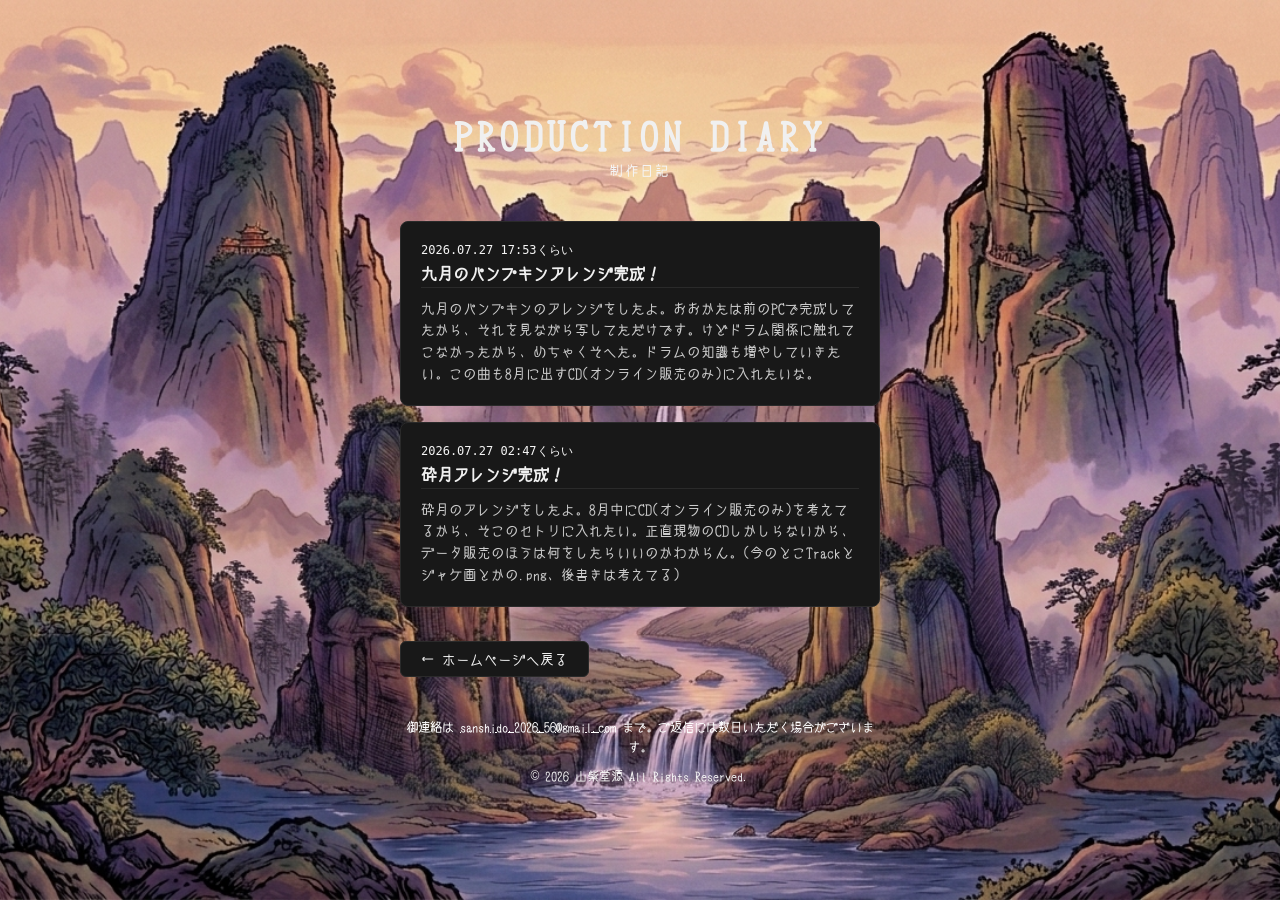
==== Production Diary.html @ 8f2fed7d "Add files via upload" ====
<!DOCTYPE html>
<html lang="ja">
<head>
  <meta charset="UTF-8">
  <meta name="viewport" content="width=device-width, initial-scale=1.0">
  <title>PRODUCTION DIARY | 山紫堂源</title>
  <link rel="stylesheet" href="style.css">
<head>
<body>
 <div class="container">
    
 <!-- ヘッダー -->
  <header class="header">
      <h1 class="circle-name">PRODUCTION DIARY</h1>
      <p class="subtitle">制作日記</p>
    </header>

    <!-- お知らせ一覧 -->
    <main class="news-page-content">
      <div class="news-list">

        <!-- お知らせ 1記事分 -->
        <article class="news-item">
          <div class="news-date">2026.07.27 17:53くらい</div>
          <h2 class="news-item-title">九月のパンプキンアレンジ完成！</h2>
          <p class="news-item-text">
            九月のパンプキンのアレンジをしたよ。おおかたは前のPCで完成してたから、それを見ながら写してただけです。けどドラム関係に触れてこなかったから、めちゃくそへた。ドラムの知識も増やしていきたい。この曲も8月に出すCD(オンライン販売のみ)に入れたいな。
          </p>
        </article>

        <article class="news-item">
          <div class="news-date">2026.07.27 02:47くらい</div>
          <h2 class="news-item-title">砕月アレンジ完成！</h2>
          <p class="news-item-text">
            砕月のアレンジをしたよ。8月中にCD(オンライン販売のみ)を考えてるから、そこのセトリに入れたい。正直現物のCDしかしらないから、データ販売のほうは何をしたらいいのかわからん。(今のとこTrackとジャケ画とかの.png、後書きは考えてる)
          </p>
        </article>

        <!-- お知らせを増やしたい時は上の <article class="news-item">〜</article> をコピペして下に増やせます -->

      </div>

      <!-- トップへ戻るボタン -->
      <a href="index.html" class="back-button">← ホームページへ戻る</a>
    </main>

    <!-- フッター -->
    <footer class="footer">
      <p class="contact-info">御連絡は <a href="mailto:sanshido.2026.56@gmail.com">sanshido.2026.56@gmail.com</a> まで。ご返信には数日いただく場合がございます。</p>
      <p>&copy; 2026 山紫堂源 All Rights Reserved.</p>
    </footer>

  </div>
</body>
</html>
<body>
---- style.css ----
/* --- 自前フォント（しねきゃぷしょん）の定義 --- */
@font-face {
  font-family: 'Cinecaption';
  src: url('cinecaption226.ttf') format('truetype');
}
:root {
  --bg-color: #0d0d0d;      /* 漆黒に近い背景色 */
  --card-bg: #181818;       /* カードの背景色 */
  --card-border: #2a2a2a;   /* 枠線 */
  --text-main: #f0f0f0;     /* メイン文字色（白） */
  --text-sub: #f5f5f5;      /* サブ文字色（グレー） */
}

* {
  margin: 0;
  padding: 0;
  box-sizing: border-box;
}

body {
  background-color: var(--bg-color);
  /* 背景画像をしっかり有効化 */
  background-image: url("bg.png");
  background-size: cover;
  background-position: center;
  background-repeat: no-repeat;
  background-attachment: fixed;
  color: var(--text-main);
  font-family: 'Cinecaption', Arial, sans-serif;
  display: flex;
  justify-content: center;
  align-items: center;
  min-height: 100vh;
  padding: 20px;
}

.container {
  width: 100%;
  max-width: 480px;
  text-align: center;
}

/* --- ヘッダー --- */
.header {
  margin-bottom: 40px;
}

.circle-name {
  margin-bottom: 8px;
  display: flex;
  justify-content: center; /* 画像を中央配置 */
  align-items: center;
}

/* ヘッダー画像 (icon.png) の表示サイズ調整 */
.header-logo-img {
  width: 100%;
  max-width: 280px; /* 画像の大きさに合わせて 200px 〜 300px あたりで調整してみてください */
  height: auto;     /* 縦横比を維持 */
  display: block;
}

.subtitle {
  font-size: 0.85rem;
  color: var(--text-sub);
  letter-spacing: 0.1em;
  line-height: 1.5;
}

/* ロゴと文字を中央寄せで横並びにする */
.circle-name {
  font-size: 2.2rem;
  font-weight: 700;
  letter-spacing: 0.15em;
  margin-bottom: 8px;
  display: flex;
  align-items: center;
  justify-content: center;
  gap: 12px; /* 画像と文字の間のすき間 */
}

/* 左側のロゴ画像サイズ調整 */
.circle-logo {
  width: 40px;  /* 画像の横幅（お好みで調整してください） */
  height: 40px; /* 画像の縦幅 */
  object-fit: contain;
}

/* 「山紫堂源」の文字：深緑色 ＋ 白フチ */
.circle-name span {
  color: #0d4d2d; /* 深緑色（シックで落ち着いた緑） */
  
  /* 上下左右・斜めに小さな白い影を重ねて白フチを作る設定 */
  text-shadow:
    2px  2px 0 #ffffff,
   -2px  2px 0 #ffffff,
    2px -2px 0 #ffffff,
   -2px -2px 0 #ffffff,
    2px  0px 0 #ffffff,
   -2px  0px 0 #ffffff,
    0px  2px 0 #ffffff,
    0px -2px 0 #ffffff;
}

.subtitle {
  font-size: 0.85rem;
  color: var(--text-sub);
  letter-spacing: 0.1em;
  line-height: 1.5;
}

.circle-name {
  font-size: 2.2rem;
  font-weight: 700;
  letter-spacing: 0.15em;
  margin-bottom: 8px;
  color: var(--text-main);
}

.subtitle {
  font-size: 0.85rem;
  color: var(--text-sub);
  letter-spacing: 0.1em;
  line-height: 1.5;
}

/* --- リンク集 --- */
.links {
  display: flex;
  flex-direction: column;
  gap: 16px;
  margin-bottom: 40px;
}

.link-card {
  display: block;
  background-color: var(--card-bg);
  border: 1px solid var(--card-border);
  border-radius: 8px;
  padding: 16px 20px;
  text-decoration: none;
  transition: all 0.2s ease;
}

.link-card:hover {
  border-color: var(--text-main);
  transform: translateY(-2px);
  background-color: #222222;
}

.link-title {
  display: block;
  font-size: 1.1rem;
  font-weight: 700;
  color: var(--text-main);
}

.link-sub {
  font-size: 0.8rem;
  color: var(--text-sub);
  margin-top: 4px;
  display: block;
  line-height: 1.4;
}

/* --- ABOUT・NEWSページ共通スタイル --- */
.about-content,
.news-page-content {
  margin-bottom: 40px;
  text-align: left;
}

.about-section {
  background-color: var(--card-bg);
  border: 1px solid var(--card-border);
  border-radius: 8px;
  padding: 20px;
  margin-bottom: 20px;
}

.about-section h2 {
  font-size: 1.1rem;
  border-bottom: 1px solid var(--card-border);
  padding-bottom: 8px;
  margin-bottom: 12px;
  color: var(--text-main);
}

.about-section p {
  font-size: 0.9rem;
  line-height: 1.6;
  color: #cccccc;
  margin-bottom: 8px;
}

.about-section p:last-child {
  margin-bottom: 0;
}

/* NEWS一覧 */
.news-list {
  display: flex;
  flex-direction: column;
  gap: 16px;
  margin-bottom: 24px;
}

.news-item {
  background-color: var(--card-bg);
  border: 1px solid var(--card-border);
  border-radius: 8px;
  padding: 20px;
}

.news-date {
  font-size: 0.75rem;
  color: var(--text-sub);
  font-family: monospace;
  margin-bottom: 6px;
}

.news-item-title {
  font-size: 1rem;
  font-weight: 700;
  color: var(--text-main);
  margin-bottom: 10px;
  border-bottom: 1px solid var(--card-border);
  padding-bottom: 6px;
}

.news-item-text {
  font-size: 0.85rem;
  line-height: 1.6;
  color: #cccccc;
}

/* 戻るボタン */
.back-button {
  display: inline-block;
  margin-top: 10px;
  color: var(--text-main);
  text-decoration: none;
  font-size: 0.85rem;
  border: 1px solid var(--card-border);
  padding: 10px 20px;
  border-radius: 6px;
  background-color: var(--card-bg);
  transition: all 0.2s ease;
}

.back-button:hover {
  border-color: var(--text-main);
  background-color: #222222;
}

/* --- フッター --- */
.footer {
  font-size: 0.75rem;
  color: var(--text-sub);
  text-align: center;
}

/* 一番下の連絡先テキストをくっきり「白」に設定 */
.contact-info {
  font-size: 0.78rem;
  color: #ffffff;             /* 真っ白 */
  margin-bottom: 12px;
  line-height: 1.6;
}

.contact-info a {
  color: #ffffff;             /* メールアドレスも真っ白 */
  text-decoration: underline;
}

.contact-info a:hover {
  color: #cccccc;
}

/* コピーライト */
.footer p:last-child {
  color: var(--text-sub);
}
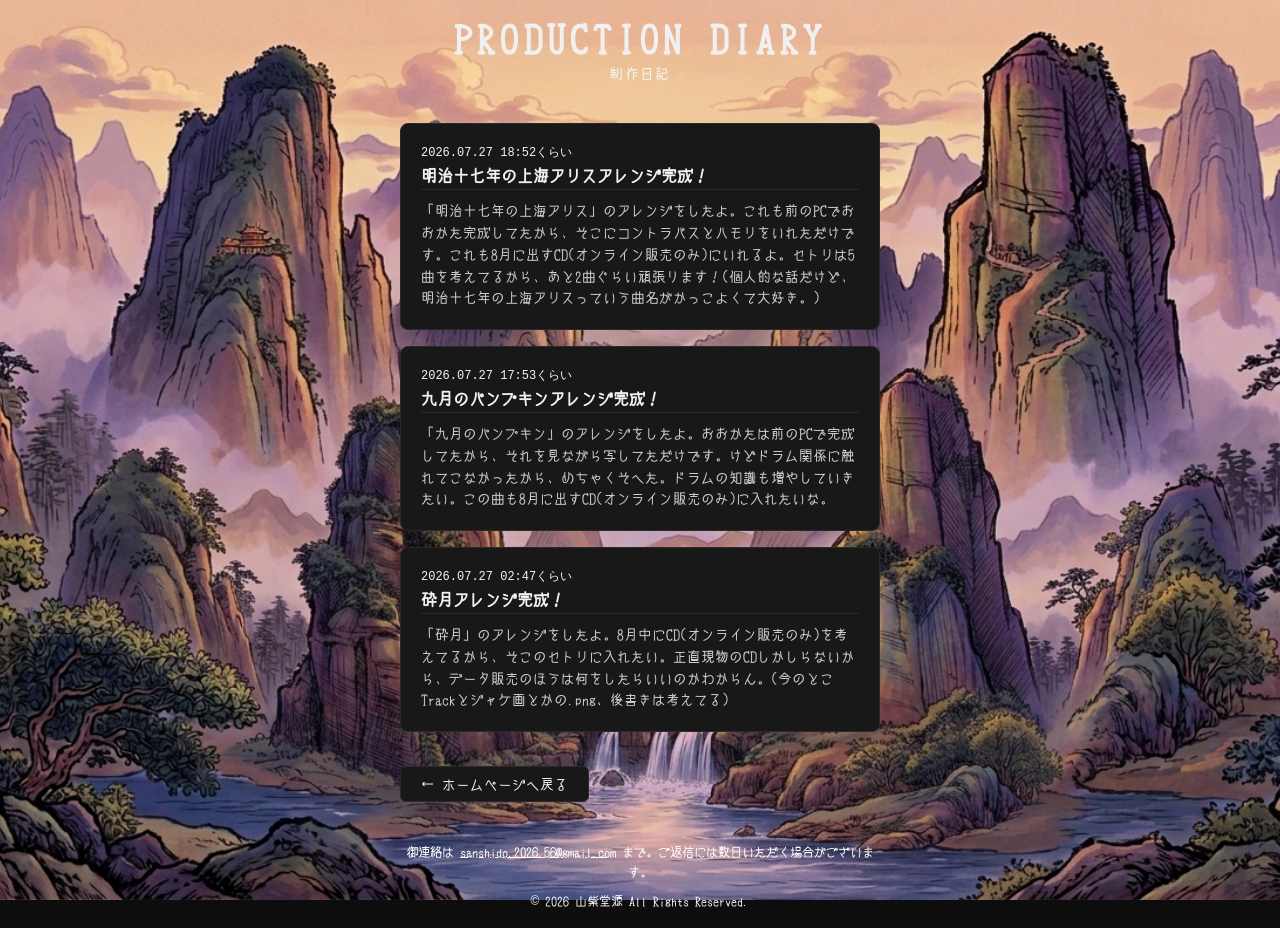
==== commit 0bad96e7: "Add files via upload" ====
--- a/Production Diary.html
+++ b/Production Diary.html
@@ -21,10 +21,18 @@
 
         <!-- お知らせ 1記事分 -->
         <article class="news-item">
+          <div class="news-date">2026.07.27 18:52くらい</div>
+          <h2 class="news-item-title">明治十七年の上海アリスアレンジ完成！</h2>
+          <p class="news-item-text">
+            「明治十七年の上海アリス」のアレンジをしたよ。これも前のPCでおおかた完成してたから、そこにコントラバスとハモリをいれただけです。これも8月に出すCD(オンライン販売のみ)にいれるよ。セトリは5曲を考えてるから、あと2曲ぐらい頑張ります！<r>(個人的な話だけど、明治十七年の上海アリスっていう曲名がかっこよくて大好き。)
+          </p>
+        </article>
+
+        <article class="news-item">
           <div class="news-date">2026.07.27 17:53くらい</div>
           <h2 class="news-item-title">九月のパンプキンアレンジ完成！</h2>
           <p class="news-item-text">
-            九月のパンプキンのアレンジをしたよ。おおかたは前のPCで完成してたから、それを見ながら写してただけです。けどドラム関係に触れてこなかったから、めちゃくそへた。ドラムの知識も増やしていきたい。この曲も8月に出すCD(オンライン販売のみ)に入れたいな。
+            「九月のパンプキン」のアレンジをしたよ。おおかたは前のPCで完成してたから、それを見ながら写してただけです。けどドラム関係に触れてこなかったから、めちゃくそへた。ドラムの知識も増やしていきたい。この曲も8月に出すCD(オンライン販売のみ)に入れたいな。
           </p>
         </article>
 
@@ -32,7 +40,7 @@
           <div class="news-date">2026.07.27 02:47くらい</div>
           <h2 class="news-item-title">砕月アレンジ完成！</h2>
           <p class="news-item-text">
-            砕月のアレンジをしたよ。8月中にCD(オンライン販売のみ)を考えてるから、そこのセトリに入れたい。正直現物のCDしかしらないから、データ販売のほうは何をしたらいいのかわからん。(今のとこTrackとジャケ画とかの.png、後書きは考えてる)
+            「砕月」のアレンジをしたよ。8月中にCD(オンライン販売のみ)を考えてるから、そこのセトリに入れたい。正直現物のCDしかしらないから、データ販売のほうは何をしたらいいのかわからん。(今のとこTrackとジャケ画とかの.png、後書きは考えてる)
           </p>
         </article>
 
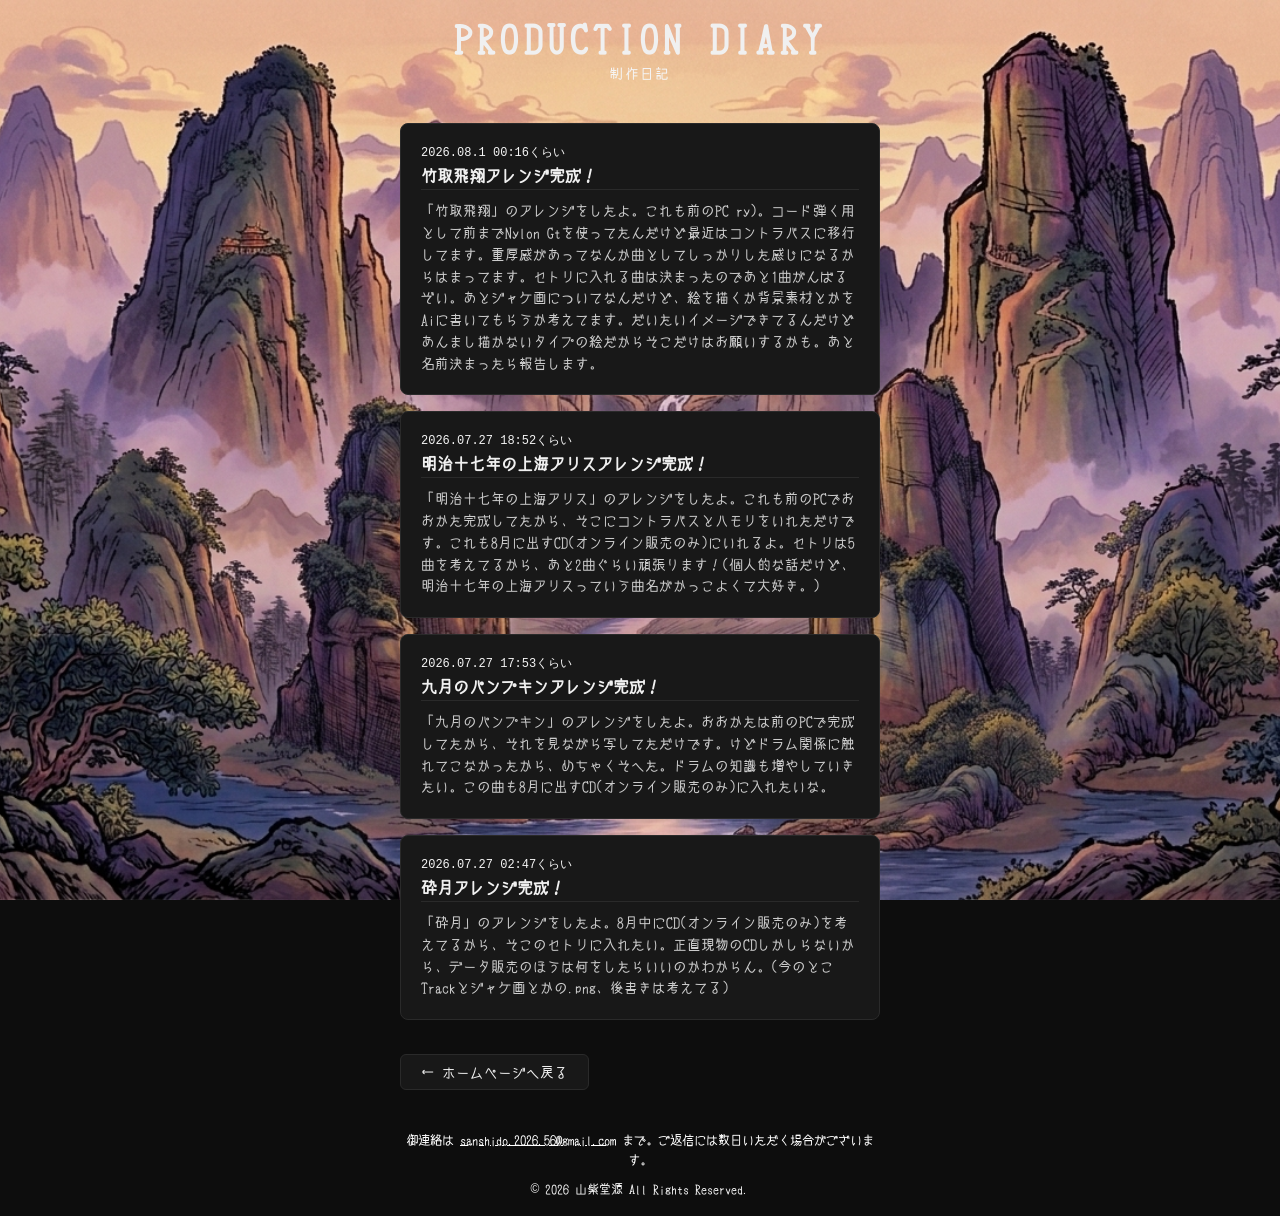
==== commit 86eb93c3: "Add files via upload" ====
--- a/Production Diary.html
+++ b/Production Diary.html
@@ -20,6 +20,14 @@
       <div class="news-list">
 
         <!-- お知らせ 1記事分 -->
+        <article class="news-item">
+          <div class="news-date">2026.08.1 00:16くらい</div>
+          <h2 class="news-item-title">竹取飛翔アレンジ完成！</h2>
+          <p class="news-item-text">
+            「竹取飛翔」のアレンジをしたよ。これも前のPC ry)。コード弾く用として前までNylon Gtを使ってたんだけど最近はコントラバスに移行してます。重厚感があってなんか曲としてしっかりした感じになるからはまってます。セトリに入れる曲は決まったのであと1曲がんばるぞい。あとジャケ画についてなんだけど、絵を描くか背景素材とかをAiに書いてもらうか考えてます。だいたいイメージできてるんだけどあんまし描かないタイプの絵だからそこだけはお願いするかも。あと名前決まったら報告します。
+          </p>
+        </article>
+
         <article class="news-item">
           <div class="news-date">2026.07.27 18:52くらい</div>
           <h2 class="news-item-title">明治十七年の上海アリスアレンジ完成！</h2>
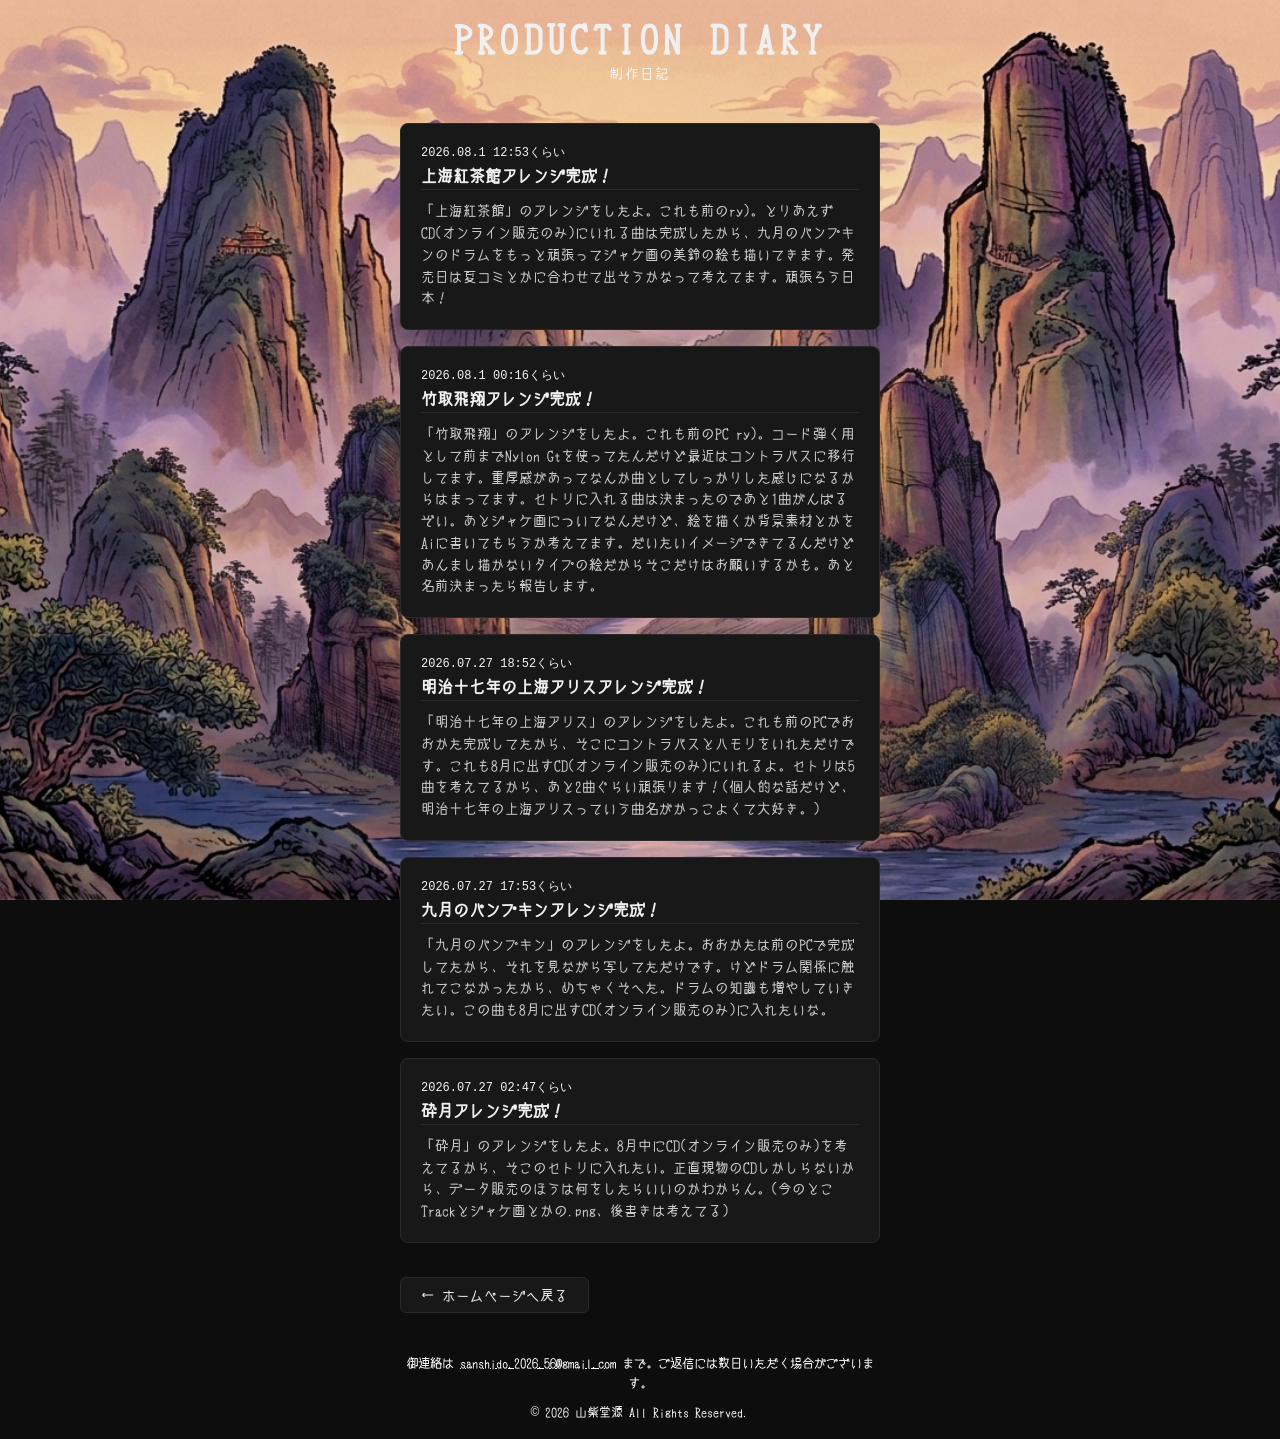
==== commit bcf4930c: "Add files via upload" ====
--- a/Production Diary.html
+++ b/Production Diary.html
@@ -20,6 +20,14 @@
       <div class="news-list">
 
         <!-- お知らせ 1記事分 -->
+         <article class="news-item">
+          <div class="news-date">2026.08.1 12:53くらい</div>
+          <h2 class="news-item-title">上海紅茶館アレンジ完成！</h2>
+          <p class="news-item-text">
+            「上海紅茶館」のアレンジをしたよ。これも前のry)。とりあえずCD(オンライン販売のみ)にいれる曲は完成したから、九月のパンプキンのドラムをもっと頑張ってジャケ画の美鈴の絵も描いてきます。発売日は夏コミとかに合わせて出そうかなって考えてます。頑張ろう日本！
+          </p>
+        </article>
+
         <article class="news-item">
           <div class="news-date">2026.08.1 00:16くらい</div>
           <h2 class="news-item-title">竹取飛翔アレンジ完成！</h2>
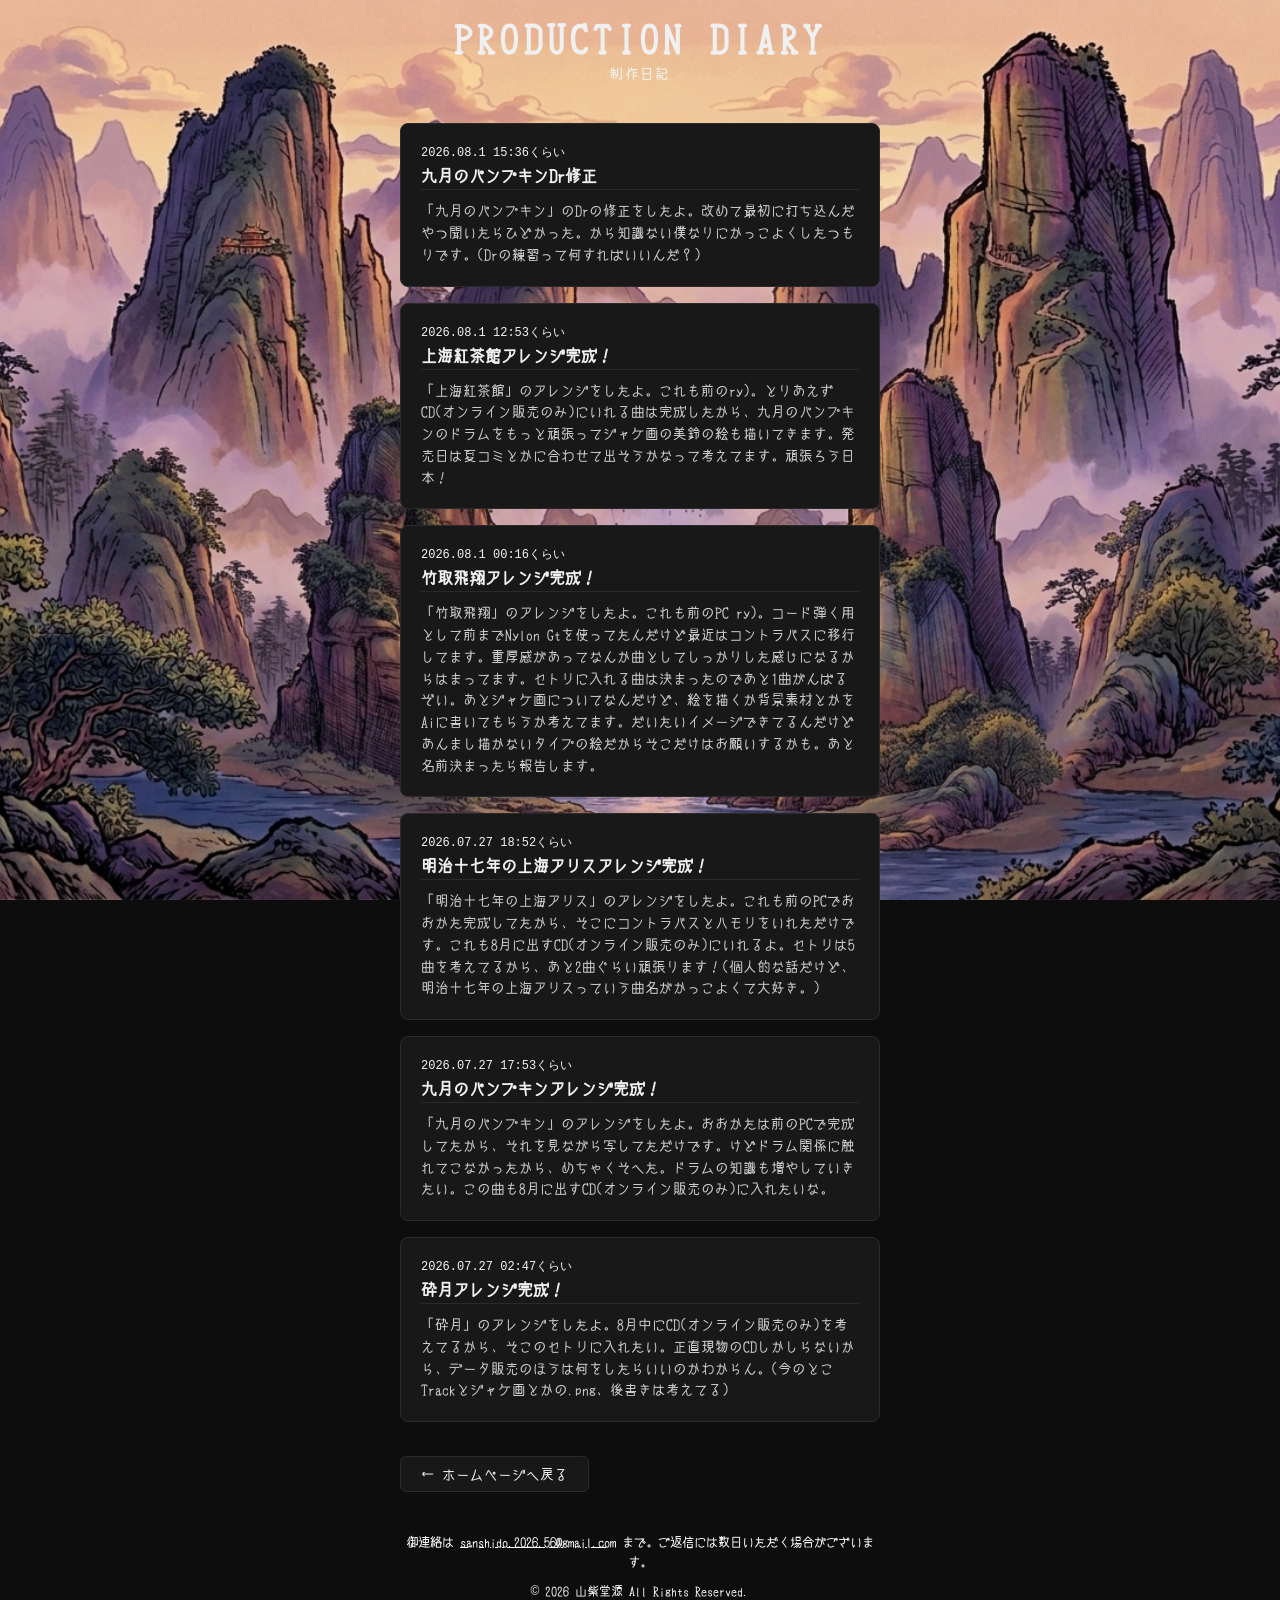
==== commit e985a00d: "Add files via upload" ====
--- a/Production Diary.html
+++ b/Production Diary.html
@@ -20,6 +20,14 @@
       <div class="news-list">
 
         <!-- お知らせ 1記事分 -->
+        <article class="news-item">
+          <div class="news-date">2026.08.1 15:36くらい</div>
+          <h2 class="news-item-title">九月のパンプキンDr修正</h2>
+          <p class="news-item-text">
+            「九月のパンプキン」のDrの修正をしたよ。改めて最初に打ち込んだやつ聞いたらひどかった。から知識ない僕なりにかっこよくしたつもりです。(Drの練習って何すればいいんだ？)
+          </p>
+        </article>
+
          <article class="news-item">
           <div class="news-date">2026.08.1 12:53くらい</div>
           <h2 class="news-item-title">上海紅茶館アレンジ完成！</h2>
